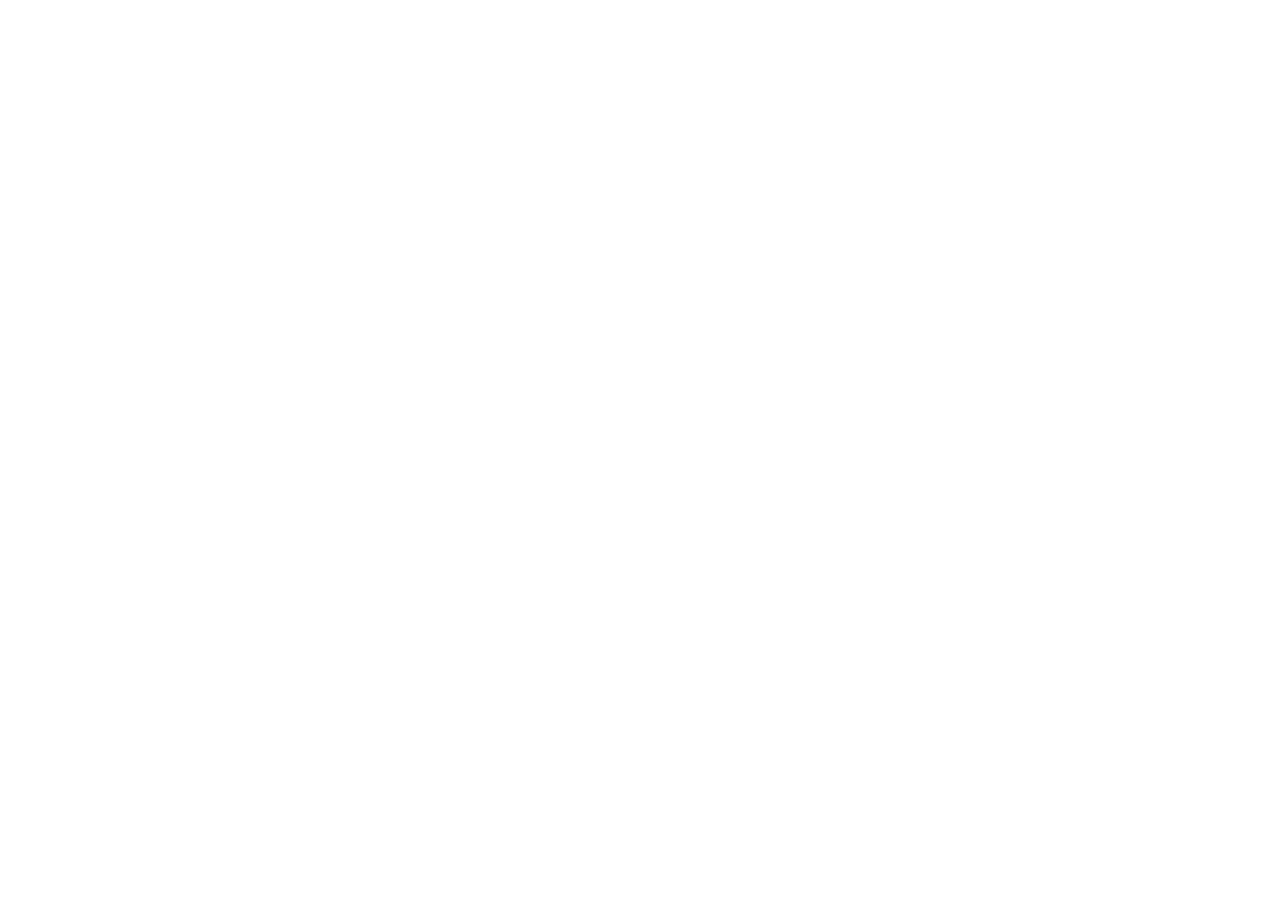
==== about/about.html @ e754f0f5 "Add empty files" ====
<!DOCTYPE html>
<html lang="en">
<head>
    <meta charset="UTF-8">
    <meta http-equiv="X-UA-Compatible" content="IE=edge">
    <meta name="viewport" content="width=device-width, initial-scale=1.0">
    <title>Document</title>
</head>
<body>
    
</body>
</html>
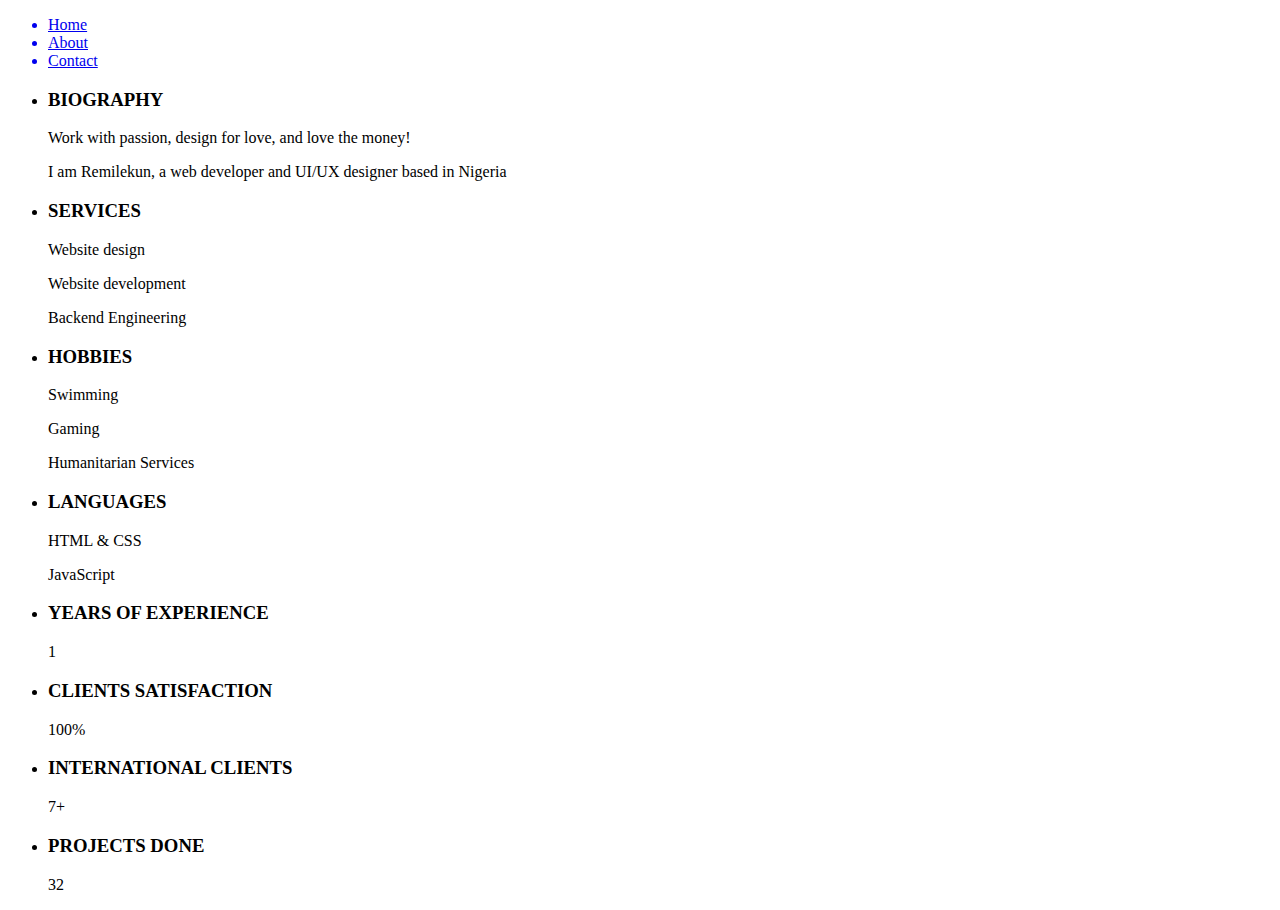
==== commit 4a681f79: "Add files from previous portfolio to pages" ====
--- a/about/about.html
+++ b/about/about.html
@@ -4,9 +4,84 @@
     <meta charset="UTF-8">
     <meta http-equiv="X-UA-Compatible" content="IE=edge">
     <meta name="viewport" content="width=device-width, initial-scale=1.0">
-    <title>Document</title>
+    <link rel="stylesheet" href="style.css">
+    <link rel="stylesheet" href="https://cdnjs.cloudflare.com/ajax/libs/font-awesome/6.0.0/css/all.min.css"
+        integrity="sha512-9usAa10IRO0HhonpyAIVpjrylPvoDwiPUiKdWk5t3PyolY1cOd4DSE0Ga+ri4AuTroPR5aQvXU9xC6qOPnzFeg=="
+        crossorigin="anonymous" referrerpolicy="no-referrer" />
+    <link href="https://fonts.googleapis.com/css2?family=Open+Sans&display=swap" rel="stylesheet">
+    <title>About Me</title>
 </head>
 <body>
-    
+    <header>
+        <nav id="navbar">
+            <ul class="nav-link">
+                <a href="#">
+                    <li class="nav-list">Home</li>
+                </a>
+                <a href="about/about.html">
+                    <li class="nav-list">About</li>
+                </a>
+                <a href="contact/contact.html">
+                    <li class="nav-list">Contact</li>
+                </a>
+            </ul>
+        </nav>
+    </header>
+
+    <section id="about">
+        <div class="container">
+            <div class="details">
+                <div class="left">
+                    <ul>
+                        <li>
+                            <h3>BIOGRAPHY</h3>
+                            <p>Work with passion, design for love, and love the money!</p>
+                            <p>I am Remilekun, a web developer and UI/UX designer based in Nigeria</p>
+                        </li>
+                        <li>
+                            <h3>SERVICES</h3>
+                            <p>Website design</p>
+                            <p>Website development</p>
+                            <p>Backend Engineering</p>
+                        </li>
+                        <li>
+                            <h3>HOBBIES</h3>
+                            <p>Swimming</p>
+                            <p>Gaming</p>
+                            <p>Humanitarian Services</p>
+                        </li>
+                        <li>
+                            <h3>LANGUAGES</h3>
+                            <p>HTML & CSS</p>
+                            <p>JavaScript</p>
+                        </li>
+                    </ul>
+                </div>
+                <div class="center">
+                    <!-- <img src="spicy.jpg" alt="A picture of Spicy"> -->
+                </div>
+                <div class="right">
+                    <ul>
+                        <li>
+                            <h3>YEARS OF EXPERIENCE</h3>
+                            <span>1</span>
+                        </li>
+                        <li>
+                            <h3>CLIENTS SATISFACTION</h3>
+                            <span>100%</span>
+                        </li>
+                        <li>
+                            <h3>INTERNATIONAL CLIENTS</h3>
+                            <span>7+</span>
+                        </li>
+                        <li>
+                            <h3>PROJECTS DONE</h3>
+                            <span>32</span>
+                        </li>
+                    </ul>
+                </div>
+            </div>
+        </div>
+    </section>
 </body>
 </html>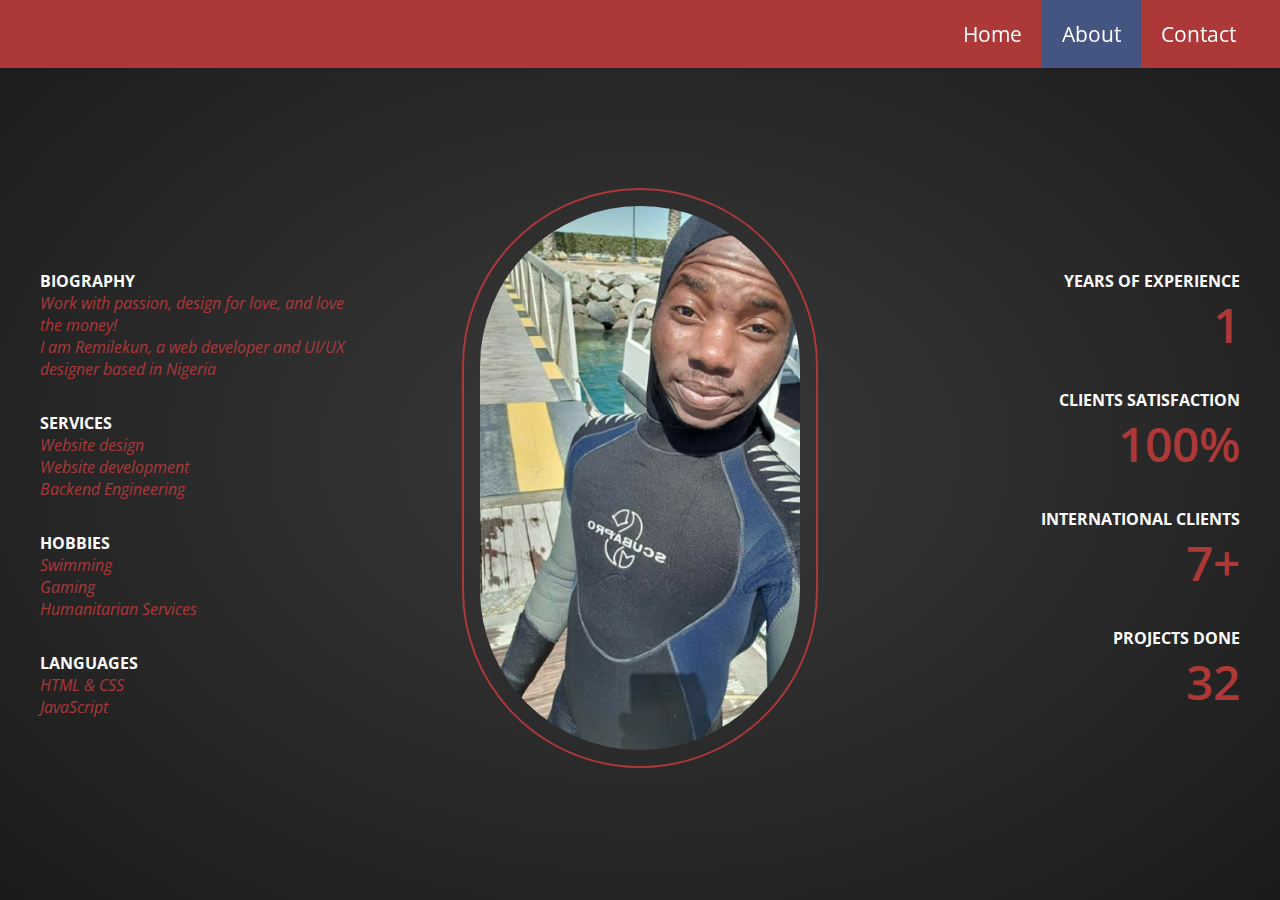
==== commit 21d4ab48: "Customise pages css to fit division" ====
--- a/about/about.html
+++ b/about/about.html
@@ -4,24 +4,37 @@
     <meta charset="UTF-8">
     <meta http-equiv="X-UA-Compatible" content="IE=edge">
     <meta name="viewport" content="width=device-width, initial-scale=1.0">
-    <link rel="stylesheet" href="style.css">
-    <link rel="stylesheet" href="https://cdnjs.cloudflare.com/ajax/libs/font-awesome/6.0.0/css/all.min.css"
-        integrity="sha512-9usAa10IRO0HhonpyAIVpjrylPvoDwiPUiKdWk5t3PyolY1cOd4DSE0Ga+ri4AuTroPR5aQvXU9xC6qOPnzFeg=="
-        crossorigin="anonymous" referrerpolicy="no-referrer" />
+    <link rel="stylesheet" href="../style.css">
     <link href="https://fonts.googleapis.com/css2?family=Open+Sans&display=swap" rel="stylesheet">
+
+    <style>
+        #about {
+            padding: 0;
+            flex-direction: row;
+            justify-content: center;
+            align-items: center;
+
+            transition: 400ms ease;
+        }
+
+        .details {
+            padding-top: 3.5rem;
+        }
+    </style>
+
     <title>About Me</title>
 </head>
 <body>
     <header>
         <nav id="navbar">
             <ul class="nav-link">
-                <a href="#">
+                <a href="../index.html">
                     <li class="nav-list">Home</li>
                 </a>
-                <a href="about/about.html">
-                    <li class="nav-list">About</li>
+                <a href="#">
+                    <li class="nav-list active">About</li>
                 </a>
-                <a href="contact/contact.html">
+                <a href="../contact/contact.html">
                     <li class="nav-list">Contact</li>
                 </a>
             </ul>
--- a/style.css
+++ b/style.css
@@ -0,0 +1,360 @@
+:root {
+    --clr-main-red: rgb(172, 56, 56);
+    --clr-main-dark: rgb(58, 58, 58);
+    --clr-main-body: rgb(68, 85, 129);
+}
+
+html {
+    scroll-behavior: smooth;
+}
+
+body {
+    font-family: 'Open Sans', sans-serif;
+    color: white;
+}
+
+* {
+    box-sizing: border-box;
+    padding: 0;
+    margin: 0;
+}
+
+/* ====== HEADER ===== */
+
+header {
+    display: flex;
+    justify-content: end;
+    position: fixed;
+    top: 0;
+    left: 0;
+    right: 0;
+    font-size: 1.3rem;
+    box-shadow: 2px 0px 5px #1f1f1f;
+    background: var(--clr-main-red);
+}
+
+#navbar {
+    display: flex;
+}
+
+#navbar ul {
+    list-style: none;
+    display: inherit;
+    margin-right: 1.5rem;
+}
+
+a {
+    text-decoration: none;
+    color: white;
+}
+
+.nav-link li {
+    padding: 20px;
+}
+
+.nav-list:hover {
+    background: var(--clr-main-body);
+}
+
+
+/* =====  WELCOME ===== */
+
+#about {
+    background: radial-gradient(rgb(58, 58, 58), rgb(27, 27, 27));
+    min-height: 100vh;
+    padding-top: 6rem;
+    padding-bottom: 4rem;
+    text-align: center;
+    display: flex;
+    flex-direction: column;
+    justify-content: space-between;
+}
+
+.container {
+    width: 75rem;
+    margin: 0 auto;
+}
+
+
+@media (max-width: 1230px) {
+    .container{
+        width: 100%;
+        padding-inline: 1rem;
+    }      
+}
+
+#about h1 {
+    font-size: 4rem;
+    margin: 0;
+}
+
+#about p {
+    color: var(--clr-main-red);
+    font-size: 2rem;
+    margin: 0;
+    font-style: italic;
+}
+
+
+#about ul {
+    list-style: none;
+    margin-top: 4rem;
+}
+
+#about ul li {
+    margin-bottom: 2rem;
+}
+
+#about ul p {
+    font-size: 1rem;
+}
+
+.details {
+    display: flex;
+    justify-content: space-between;
+    width: 100%;
+}
+
+.details h3 {
+    font-size: 1rem;
+}
+
+.left {
+    text-align: left;
+    width: 20rem;
+}
+
+/* center */
+
+.center {
+    max-height: 100%;
+    width: 20rem;
+    margin-inline: 2rem;
+    background-color: var(--clr-main-red);
+    background-image: url(spicy.jpg);
+    background-size: cover;
+    background-position: -3.2rem;
+    border-radius: 10rem;
+    overflow: hidden;
+
+    outline: 2px solid var(--clr-main-red);
+    outline-offset: 1rem;
+}
+
+.center img {
+    height: 100%;
+}
+
+
+/* right */
+
+.right {
+    width: 20rem;
+    text-align: right;
+}
+
+.right span {
+    font-size: 3rem;
+    font-weight: 600;
+    color: var(--clr-main-red);
+}
+
+
+/* ===== MAIN CONTENT ===== */
+
+#work {
+    background: var(--clr-main-body);
+    text-align: center;
+    padding: 1rem;
+}
+
+.projects-header {
+    font-size: 2.5rem;
+    width: max-content;
+    max-width: 100%;
+    margin: 4.5rem auto;
+    padding: 0 1.3rem 0.2rem;
+    border-bottom: 2px solid white;
+}
+
+#projects {
+    display: grid;
+    grid-template-columns: repeat(3, 1fr);
+    gap: 2rem;
+    max-width: 75rem;
+    margin: auto;
+    font-size: 1.3rem;
+}
+
+@media (max-width: 65rem) {
+    #projects {
+        grid-template-columns: repeat(2, 1fr);
+    }
+}
+
+@media (max-width: 45rem) {
+    #projects {
+        grid-template-columns: 1fr;
+    }
+}
+
+
+
+.project-tile {
+    border-radius: 5px;
+    background-color: var(--clr-main-dark);
+    box-shadow: 1px 1px 3px rgba(0, 0, 0, 0.5);
+}
+
+.code {
+    color: var(--clr-main-dark);
+    font-size: 1.5rem;
+    transition: 300ms ease;
+}
+
+.project-tile:hover .code {
+    color: orange;
+}
+
+.img {
+    background-size: cover;
+    width: 100%;
+    aspect-ratio: 1;
+    background-position: center;
+    border-radius: 5px 5px 0 0;
+}
+
+.tribute {
+    background-image: url("https://cdn.freecodecamp.org/testable-projects-fcc/images/tribute.jpg");
+}
+
+.quote {
+    background-image: url("https://cdn.freecodecamp.org/testable-projects-fcc/images/random-quote-machine.png");
+}
+
+.calc {
+    background-image: url("https://cdn.freecodecamp.org/testable-projects-fcc/images/calc.png");
+}
+.map {
+    background-image: url("https://cdn.freecodecamp.org/testable-projects-fcc/images/map.jpg");
+
+}
+.wiki {
+    background-image: url("https://cdn.freecodecamp.org/testable-projects-fcc/images/wiki.png");
+}
+.game {
+    background-image: url("https://cdn.freecodecamp.org/testable-projects-fcc/images/tic-tac-toe.png");
+}
+
+
+.project-tile p {
+    padding: 1rem;
+    border-radius: 0 0 5px 5px;
+}
+
+
+button {
+    padding: 0.5rem 1rem;
+    background: var(--clr-main-dark);
+    margin: 2rem auto;
+    border: none;
+    border-radius: 3px;
+    font-size: 1.3rem;
+    cursor: pointer;
+    color: white;
+    transition: 300ms ease;
+    box-shadow: 1px 1px 3px rgba(0, 0, 0, 0.5);
+}
+
+button:hover {
+    background: var(--clr-main-red);
+}
+
+button i {
+    font-size: inherit;
+    transition: 300ms ease-out;
+}
+
+button:hover > i {
+    transform: translateX(5px);
+}
+
+
+/* ===== FOOTER ===== */
+
+
+footer {
+    background: var(--clr-main-dark);
+    color: white;
+    text-align: center;
+    height: 85vh;
+}
+
+.contact {
+    display: flex;
+    justify-content: center;
+    align-items: center;
+    height: calc(100% - 5.6rem);
+}
+
+.contact h3 {
+    font-size: 3.5rem;
+    line-height: 2;
+}
+
+em {
+    font-size: 1.5rem;
+    color: var(--clr-main-red);
+}
+
+.contact-links {
+    text-shadow: 2px 2px 1px #1f1f1f;
+}
+
+i {
+    font-size: 1.7rem;
+    margin-inline: 5px;
+}
+
+hr {
+    background: var(--clr-main-red);
+    border: none;
+    height: 4px;
+}
+
+.contact ul {
+    display: flex;
+    flex-wrap: wrap;
+    list-style: none;
+    justify-content: center;
+    font-size: 1.5rem;
+    margin: 1.2rem;
+}
+
+.contact ul a {
+    padding: 0.8rem;
+    display: flex;
+    place-items: center;
+    transition: 150ms ease;
+}
+
+.contact ul a:hover {
+    transform: translateY(0.8rem);
+}
+
+
+.copyright {
+    /* height: 20rem; */
+    display: flex;
+    justify-content: space-evenly;
+    text-align: left;
+    padding: 2rem;
+}
+
+.small-i {
+    font-size: inherit;
+}
+
+.active {
+    background-color: var(--clr-main-body);
+}